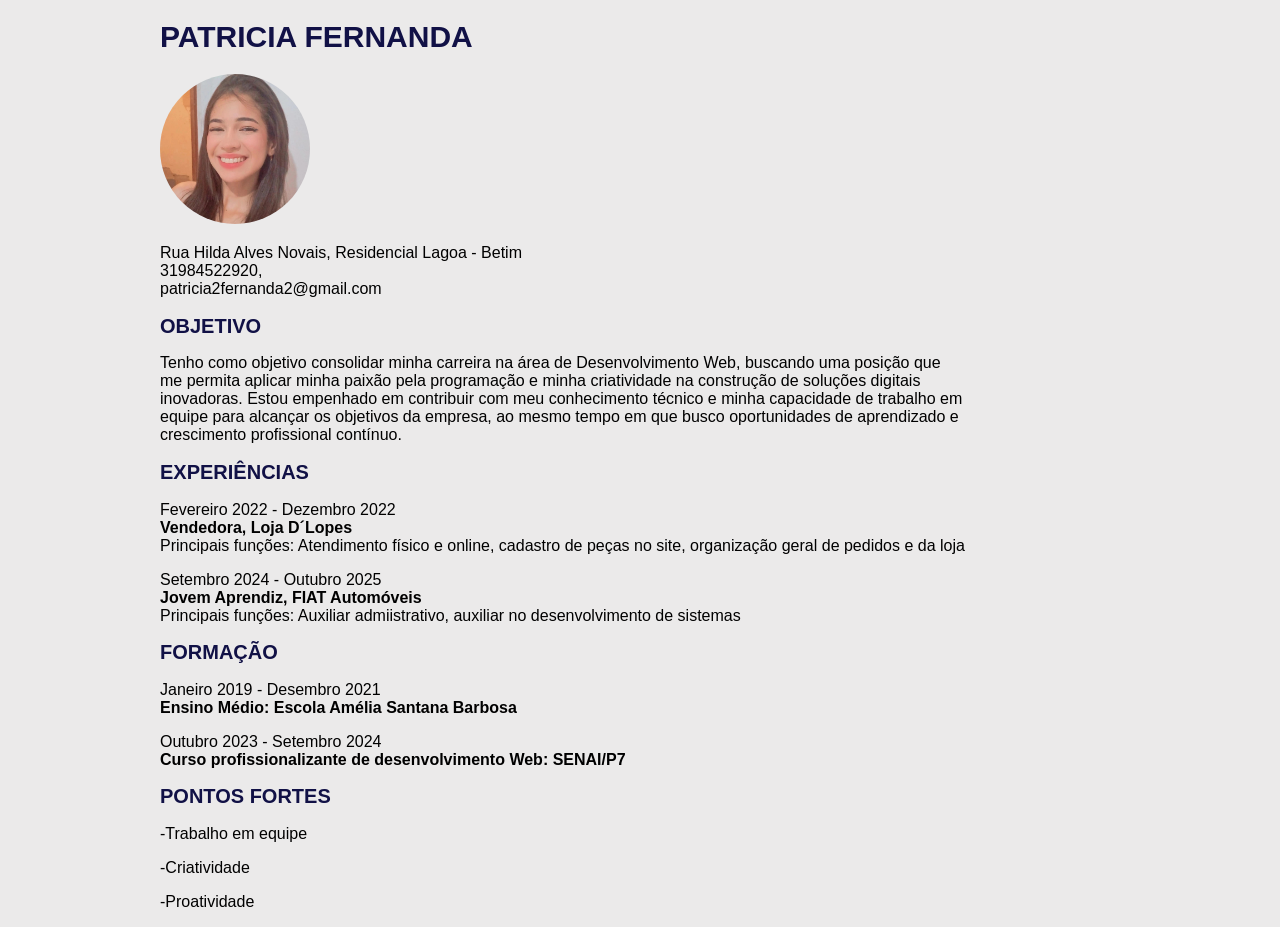
==== index.html @ db37a60c "segundo commit" ====
<!DOCTYPE html>
<html lang="pt-br">

<head>
    <meta charset="UTF-8">
    <meta name="viewport" content="width=device-width, initial-scale=1.0">
    <title>Currículo Patricia Fernanda</title>
   <link rel="stylesheet" href="style.css">
</head>

<body>
    

<h1> PATRICIA FERNANDA </h1>  
     <img src="WhatsApp Image 2024-03-24 at 13.18.39.jpeg" alt="foto de perfil"> </div>
     <p> Rua Hilda Alves Novais, Residencial Lagoa - Betim <br>
    31984522920, <br>patricia2fernanda2@gmail.com <br></p>
    
        
    <h2>OBJETIVO</h2>
    <p>Tenho como objetivo consolidar minha carreira na área de Desenvolvimento Web, buscando uma posição que <br>
     me permita aplicar minha paixão pela programação e minha criatividade na construção de soluções digitais <br>
     inovadoras. Estou empenhado em contribuir com meu conhecimento técnico e minha capacidade de trabalho em <br>
     equipe para alcançar os objetivos da empresa, ao mesmo tempo em que busco oportunidades de aprendizado e <br>
     crescimento profissional contínuo.
    </p>
    <h2>EXPERIÊNCIAS</h2>
        <p>Fevereiro 2022 - Dezembro 2022 <br>
        <b>Vendedora, Loja D´Lopes</b> <br>
        Principais funções: Atendimento físico e online, cadastro de peças no site, organização geral de pedidos e da loja </p>
        <p></p>
        <p>Setembro 2024 - Outubro 2025 <br>
        <b>Jovem Aprendiz, FIAT Automóveis</b> <br>
        Principais funções: Auxiliar admiistrativo, auxiliar no desenvolvimento de sistemas</p>

    <h2>FORMAÇÃO</h2>
         <p> Janeiro 2019 - Desembro 2021 <br>   
        <b>Ensino Médio: Escola Amélia Santana Barbosa</b></p>
        <p> Outubro 2023 - Setembro 2024 <br>
        <b> Curso profissionalizante de desenvolvimento Web: SENAI/P7</b></p>

    <h2>PONTOS FORTES</h2>
    <p>-Trabalho em equipe</p>
    <p>-Criatividade</p>
    <p>-Proatividade </p 

</body>
</html>
---- style.css ----
img{
    border-radius: 100%;
    max-width: 150px;
    
}
 

body{
    background-color: rgb(235, 234, 234);
    text-align: justify;
    width: 960px;
    margin: auto;
    font-family: Verdana, Geneva, Tahoma, sans-serif;

}

h1{color: rgb(17, 17, 70);
font-size: 30px;}
h2{color: rgb(17, 17, 70);
font-size: 20px;}
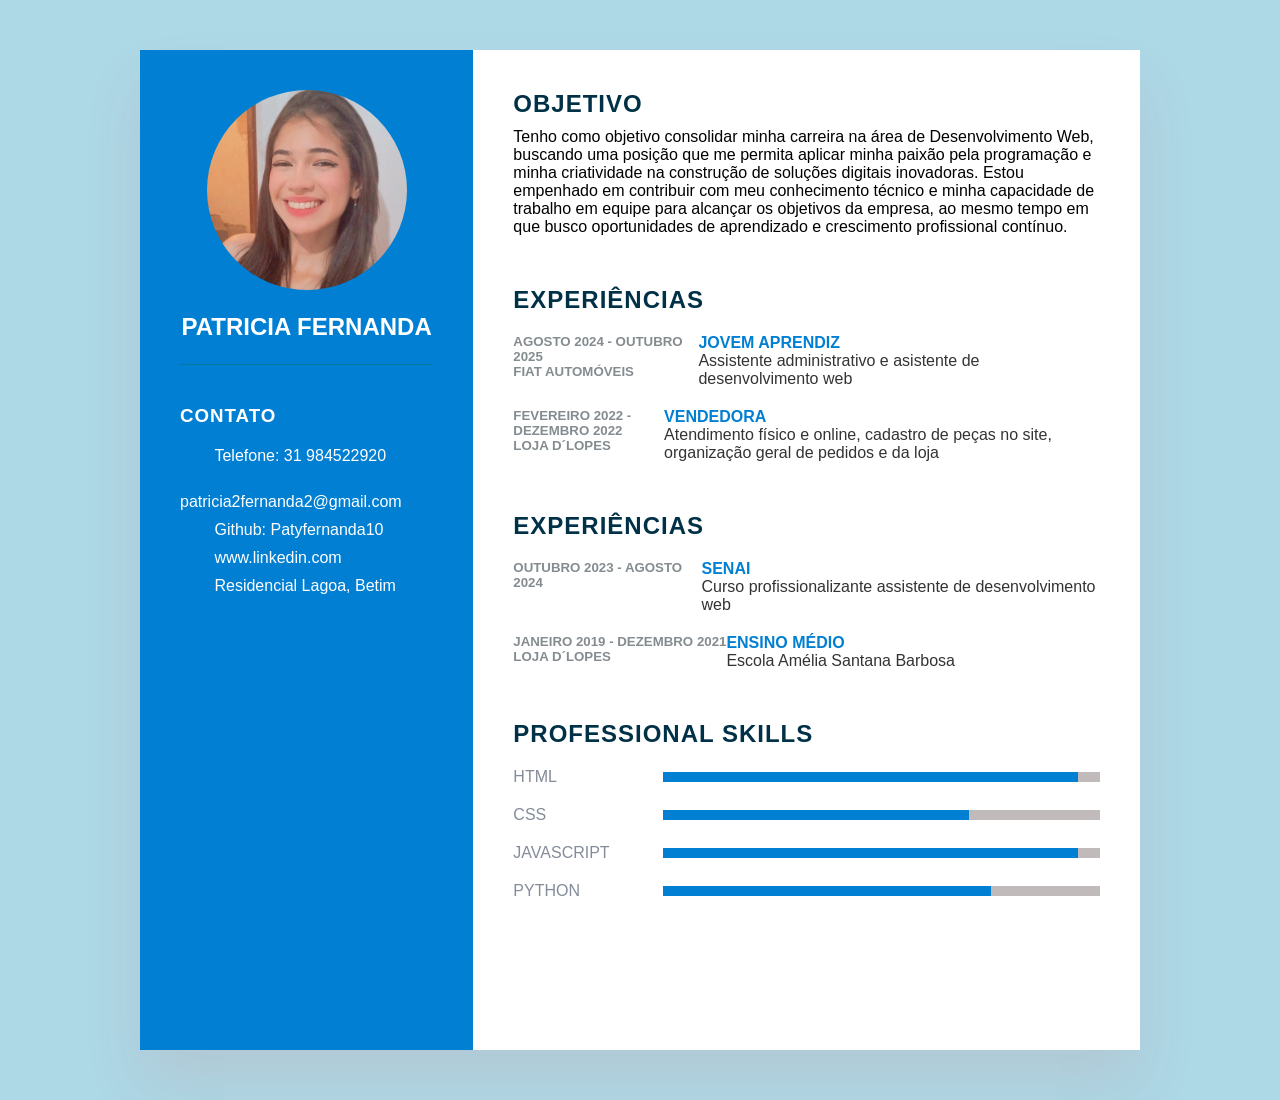
==== commit eabd806d: "nova versao" ====
--- a/index.html
+++ b/index.html
@@ -1,50 +1,125 @@
 <!DOCTYPE html>
-<html lang="pt-br">
+<html lang="en">
+<head>
+    <meta name="viewport" content="width=device-width, initial-scale=1.0">
+    <title>CV or Remuse Design</title>
+    <link rel="stylesheet" href="style.css">
+</head>
+<body>
+    <div class="container">
+        <div class="left_Side">
+            <div class="profileText">
+                <div class="imgBx">
+                    <img src="WhatsApp Image 2024-03-24 at 13.18.41.jpeg" alt="foto de perfil">
+                </div>
+                <h2>Patricia Fernanda<br></h2>
+            </div>
+            <div class="contactInfo">
+            <h3 class="title">Contato</h3>
+            <ul>
+                <li>
+                    <span class="icon"><i class="fa fa-phone" aria-hidden="true"></i></span>
+                    <span class="text">Telefone: 31 984522920</span>
+                </li>
+                <li>
+                    <span class="icon"><i class="fa fa-envelope" aria-hidden="true"></i></span>
+                    <span class="text">patricia2fernanda2@gmail.com</span>
+                </li>
+                <li>
+                    <span class="icon"><i class="fa fa-globe" aria-hidden="true"></i></span>
+                    <span class="text">Github: Patyfernanda10</span>
+                </li>
+                <li>
+                    <span class="icon"><i class="fa fa-linkedin" aria-hidden="true"></i></span>
+                    <span class="text">www.linkedin.com</span>
+                </li>
+                <li>
+                    <span class="icon"><i class="fa fa-map-marker" aria-hidden="true"></i></span>
+                    <span class="text">Residencial Lagoa, Betim</span>
+                </li>
+            </ul>
+        </div>
+        
+    </div>
+  <div class="right_Side">
+  <div class="about">
+    <h2 class="title2">Objetivo</h2>
+    Tenho como objetivo consolidar minha carreira na área de Desenvolvimento Web, buscando uma posição que 
+     me permita aplicar minha paixão pela programação e minha criatividade na construção de soluções digitais 
+     inovadoras. Estou empenhado em contribuir com meu conhecimento técnico e minha capacidade de trabalho em 
+     equipe para alcançar os objetivos da empresa, ao mesmo tempo em que busco oportunidades de aprendizado e 
+     crescimento profissional contínuo.</div>
+  <div class="about">
+    <h2 class="title2">Experiências</h2>
+    <div class="box">
+        <div class="year_company">
+<h5>Agosto 2024 - Outubro 2025</h5>
+<h5>FIAT Automóveis</h5>
+        </div>
+        <div class="text">
+        <h4>Jovem Aprendiz</h4>
+        <p>Assistente administrativo e asistente de desenvolvimento web</div>
+</div>
+  <div class="box">
+    <div class="year_company">
+<h5>Fevereiro 2022 - Dezembro 2022</h5>
+<h5>Loja D´Lopes</h5>
+    </div>
+    <div class="text">
+    <h4>Vendedora</h4>
+    <p>Atendimento físico e online, cadastro de peças no site, organização geral de pedidos e da loja </p>
+</div>
+</div>
+</div>
 
-<head>
-    <meta charset="UTF-8">
-    <meta name="viewport" content="width=device-width, initial-scale=1.0">
-    <title>Currículo Patricia Fernanda</title>
-   <link rel="stylesheet" href="style.css">
-</head>
+<div class="about">
+    <h2 class="title2">Experiências</h2>
+    <div class="box">
+        <div class="year_company">
+<h5>Outubro 2023 - Agosto 2024</h5>
+        </div>
+        <div class="text">
+        <h4>SENAI</h4>
+        <p>Curso profissionalizante assistente de desenvolvimento web</div>
+</div>
+  <div class="box">
+    <div class="year_company">
+<h5>Janeiro 2019 - Dezembro 2021</h5>
+<h5>Loja D´Lopes</h5>
+    </div>
+    <div class="text">
+    <h4>Ensino Médio</h4>
+    <p>Escola Amélia Santana Barbosa </p>
+</div>
+</div>
+</div>
 
-<body>
-    
-
-<h1> PATRICIA FERNANDA </h1>  
-     <img src="WhatsApp Image 2024-03-24 at 13.18.39.jpeg" alt="foto de perfil"> </div>
-     <p> Rua Hilda Alves Novais, Residencial Lagoa - Betim <br>
-    31984522920, <br>patricia2fernanda2@gmail.com <br></p>
-    
-        
-    <h2>OBJETIVO</h2>
-    <p>Tenho como objetivo consolidar minha carreira na área de Desenvolvimento Web, buscando uma posição que <br>
-     me permita aplicar minha paixão pela programação e minha criatividade na construção de soluções digitais <br>
-     inovadoras. Estou empenhado em contribuir com meu conhecimento técnico e minha capacidade de trabalho em <br>
-     equipe para alcançar os objetivos da empresa, ao mesmo tempo em que busco oportunidades de aprendizado e <br>
-     crescimento profissional contínuo.
-    </p>
-    <h2>EXPERIÊNCIAS</h2>
-        <p>Fevereiro 2022 - Dezembro 2022 <br>
-        <b>Vendedora, Loja D´Lopes</b> <br>
-        Principais funções: Atendimento físico e online, cadastro de peças no site, organização geral de pedidos e da loja </p>
-        <p></p>
-        <p>Setembro 2024 - Outubro 2025 <br>
-        <b>Jovem Aprendiz, FIAT Automóveis</b> <br>
-        Principais funções: Auxiliar admiistrativo, auxiliar no desenvolvimento de sistemas</p>
-
-    <h2>FORMAÇÃO</h2>
-         <p> Janeiro 2019 - Desembro 2021 <br>   
-        <b>Ensino Médio: Escola Amélia Santana Barbosa</b></p>
-        <p> Outubro 2023 - Setembro 2024 <br>
-        <b> Curso profissionalizante de desenvolvimento Web: SENAI/P7</b></p>
-
-    <h2>PONTOS FORTES</h2>
-    <p>-Trabalho em equipe</p>
-    <p>-Criatividade</p>
-    <p>-Proatividade </p 
-
+<div class="about skills">
+    <h2 class="title2">Professional Skills</h2>
+<div class="box">
+    <h4>Html</h4>
+    <div class="percent">
+    <div style="width:95%;"></div>
+</div>
+</div>
+<div class="box">
+    <h4>CSS</h4>
+    <div class="percent">
+    <div style="width: 70%;"></div>
+</div>
+</div>
+<div class="box">
+    <h4>JAVASCRIPT</h4>
+    <div class="percent">
+    <div style="width: 95%;"></div>
+</div>
+</div>
+<div class="box">
+    <h4>PYTHON</h4>
+    <div class="percent">
+    <div style="width:75%;"></div>
+</div>
+</div>
+</div>
 </body>
 </html>
-        
-       
--- a/style.css
+++ b/style.css
@@ -1,20 +1,245 @@
-img{
-    border-radius: 100%;
-    max-width: 150px;
-    
-}
- 
-
-body{
-    background-color: rgb(235, 234, 234);
-    text-align: justify;
-    width: 960px;
-    margin: auto;
-    font-family: Verdana, Geneva, Tahoma, sans-serif;
-
-}
-
-h1{color: rgb(17, 17, 70);
-font-size: 30px;}
-h2{color: rgb(17, 17, 70);
-font-size: 20px;}+* 
+{ 
+    margin:0;
+    padding:0;
+    box-sizing:border-box;
+    font-family: 'Poppins', sans-serif;
+
+}
+body
+{
+    background: lightblue;
+    display: flex;
+    justify-content: center;
+    align-items: center;
+    min-height:100vh;
+}
+.container
+{
+    position: relative;
+    width: 100%;
+    max-width: 1000px;
+    min-height: 1000px;
+    background: #fff;
+    margin:50px;
+    display: grid;
+    grid-template-columns: 1fr 2fr ;
+    box-shadow: 0 35px 55px rgba(211, 68, 68, 0.1);
+}
+.container .left_Side
+{
+    position: relative;
+    background: rgb(0, 127, 211);
+    padding: 40px;
+}
+.profileText
+{
+    position: relative;
+    display:flex;
+    flex-direction: column;
+    align-items: center;
+    padding-bottom: 20px;
+    border-bottom: 1px solid  rgb(0, 120, 160);
+}
+.profileText .imgBx
+{
+    position:relative;
+    width: 200px;
+    height:200px;
+    border-radius: 50%;
+    overflow:hidden;
+
+}
+.profileText .imgBx img
+{
+    position: absolute;
+    top: 0;
+    left: 0;
+    width: 100%;
+    height: 100%;
+    object-fit: cover;
+}
+.profileText h2
+{
+    color: #fff;
+    font-size: 1.5em;
+    margin-top: 20px;
+    text-transform: uppercase;
+    text-align: center;
+    font-weight: 600;
+    line-height: 1.4em;
+}
+.profileText h2 span
+{
+    font-size: 0.8em;
+    font-style: 300;
+}
+.contactInfo
+{
+    padding-top: 40px ;
+}
+.title
+{
+    color: #fff;
+    text-transform: uppercase;
+    font-weight: 600;
+    letter-spacing: 1px;
+    margin-bottom: 20px;
+
+}
+
+.contactInfo ul
+{
+position: relative;
+}
+.contactInfo ul li
+{
+position: relative;
+list-style: none;
+margin: 10px 0;
+cursor: pointer;
+}
+.contactInfo ul li .icon
+{
+    display: inline-block;
+    width: 30px;
+    font-size: 18px;
+    color: #fff
+}
+.contactInfo ul li span
+{
+    color: #fff;
+    font-weight: 300;
+}
+.contactInfo.education li
+{
+margin-bottom: 15px;
+
+}
+.contactInfo.education h5
+{
+    color: #fff;
+    font-weight: 500;
+}
+.contactInfo.education h4
+{
+    color: rgb(252, 248, 248);
+    font-weight: 500;
+}
+.contactInfo.education h4:nth-child(2)
+{
+color: #fff;
+font-weight: 300;
+}
+.contactInfo.language .percent
+{
+    position: relative;
+    width: 100%;
+    height: 6px;
+    background: #fff#f18384;
+    display: block;
+    margin-top: 5px;
+}
+.contactInfo.language .percent div
+{
+    position: absolute;
+    top: 0;
+    left: 0;
+    height: 100%;
+    background: rgb(0, 106, 141);
+}
+.container .right_Side
+{
+    position: relative;
+    background: #fff;
+    padding: 40px;
+}
+.about 
+{
+    margin-bottom: 50px;
+
+}
+.about:last-child
+{
+    margin-bottom: 0;
+}
+.title2
+{
+    color:#003147;
+    text-transform: uppercase;
+    letter-spacing: 1px;
+    margin-bottom: 10px;
+}
+p
+{
+    color: #333;
+}
+.about .box
+{
+    display:flex ;
+    flex-direction: row;
+    margin: 20px 0;
+}
+.about .box .year_company
+{
+    min-width: 150px;
+}
+.about .box .year_company h5
+{
+    text-transform: uppercase;
+    color: #848c90;
+    font-weight: 600;
+}
+.about .box .text h4{
+    text-transform: uppercase;
+    color: rgb(0, 127, 211);
+    font-size: 16px;
+}
+.skills .box
+{
+    position: relative;
+    width: 100%;
+    display:grid;
+    grid-template-columns: 150px 1fr;
+    justify-content: center;
+align-items: center;
+}
+.skills .box h4
+{
+    text-transform: uppercase;
+    color: #848c99;
+    font-weight: 500;
+
+}
+.skills .box .percent
+{
+    position: relative;
+    width: 100%;
+    height: 10px;
+background: #c1baba;
+}
+.skills .box .percent div 
+{
+position: absolute;
+top: 0;
+left: 00;
+height: 100%;
+background: rgb(0, 127, 211);
+}
+.interest ul{
+    display: grid;
+    grid-template-columns: repeat(4,1fr);
+}
+.interest ul li 
+{
+    list-style: none;
+    color: #333;
+    font-weight: 500;
+    margin: 10px 0;
+}
+.interest ul li .fa 
+{
+    color: rgb(0, 127, 211);
+    font-size: 18px;
+    width: 20px;
+}
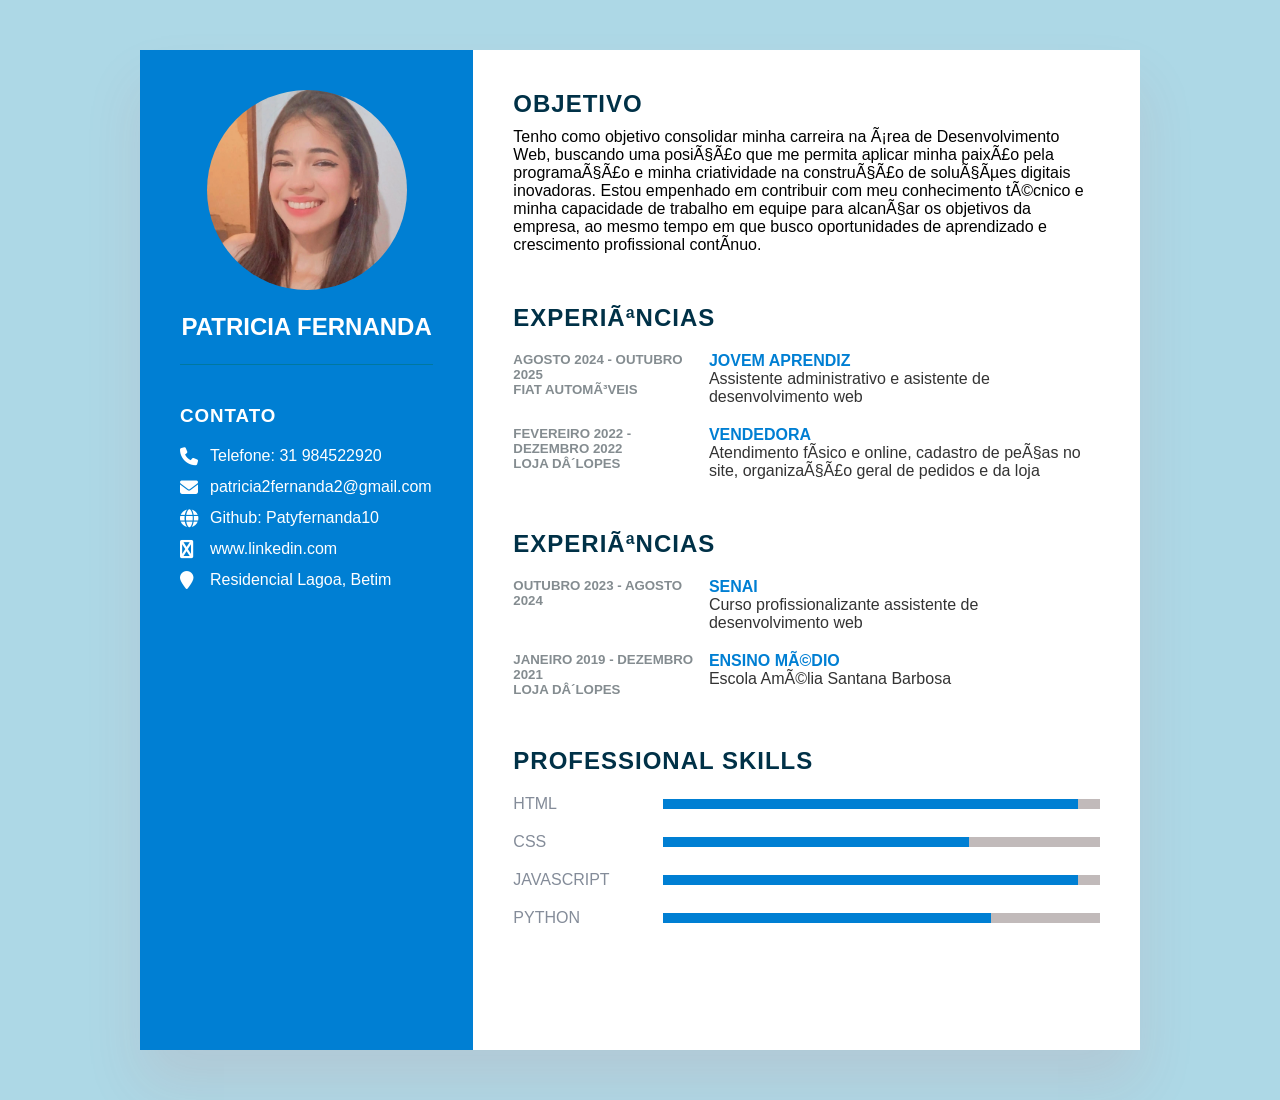
==== commit e692c8be: "Curriculo" ====
--- a/index.html
+++ b/index.html
@@ -2,6 +2,7 @@
 <html lang="en">
 <head>
     <meta name="viewport" content="width=device-width, initial-scale=1.0">
+    <link rel="stylesheet" href="https://cdnjs.cloudflare.com/ajax/libs/font-awesome/6.5.1/css/all.min.css" integrity="sha512-DTOQO9RWCH3ppGqcWaEA1BIZOC6xxalwEsw9c2QQeAIftl+Vegovlnee1c9QX4TctnWMn13TZye+giMm8e2LwA==" crossorigin="anonymous" referrerpolicy="no-referrer" />
     <title>CV or Remuse Design</title>
     <link rel="stylesheet" href="style.css">
 </head>
--- a/style.css
+++ b/style.css
@@ -98,6 +98,8 @@
 list-style: none;
 margin: 10px 0;
 cursor: pointer;
+width: 100%;
+display: flex;
 }
 .contactInfo ul li .icon
 {
@@ -182,7 +184,7 @@
 }
 .about .box .year_company
 {
-    min-width: 150px;
+    width: 40%;
 }
 .about .box .year_company h5
 {
@@ -194,6 +196,9 @@
     text-transform: uppercase;
     color: rgb(0, 127, 211);
     font-size: 16px;
+}
+.about .box .text {
+    width: 80%;
 }
 .skills .box
 {
@@ -242,4 +247,10 @@
     color: rgb(0, 127, 211);
     font-size: 18px;
     width: 20px;
+}
+span .icon{
+    width: 10%;
+}
+span .text{
+    width: 80%;
 }
